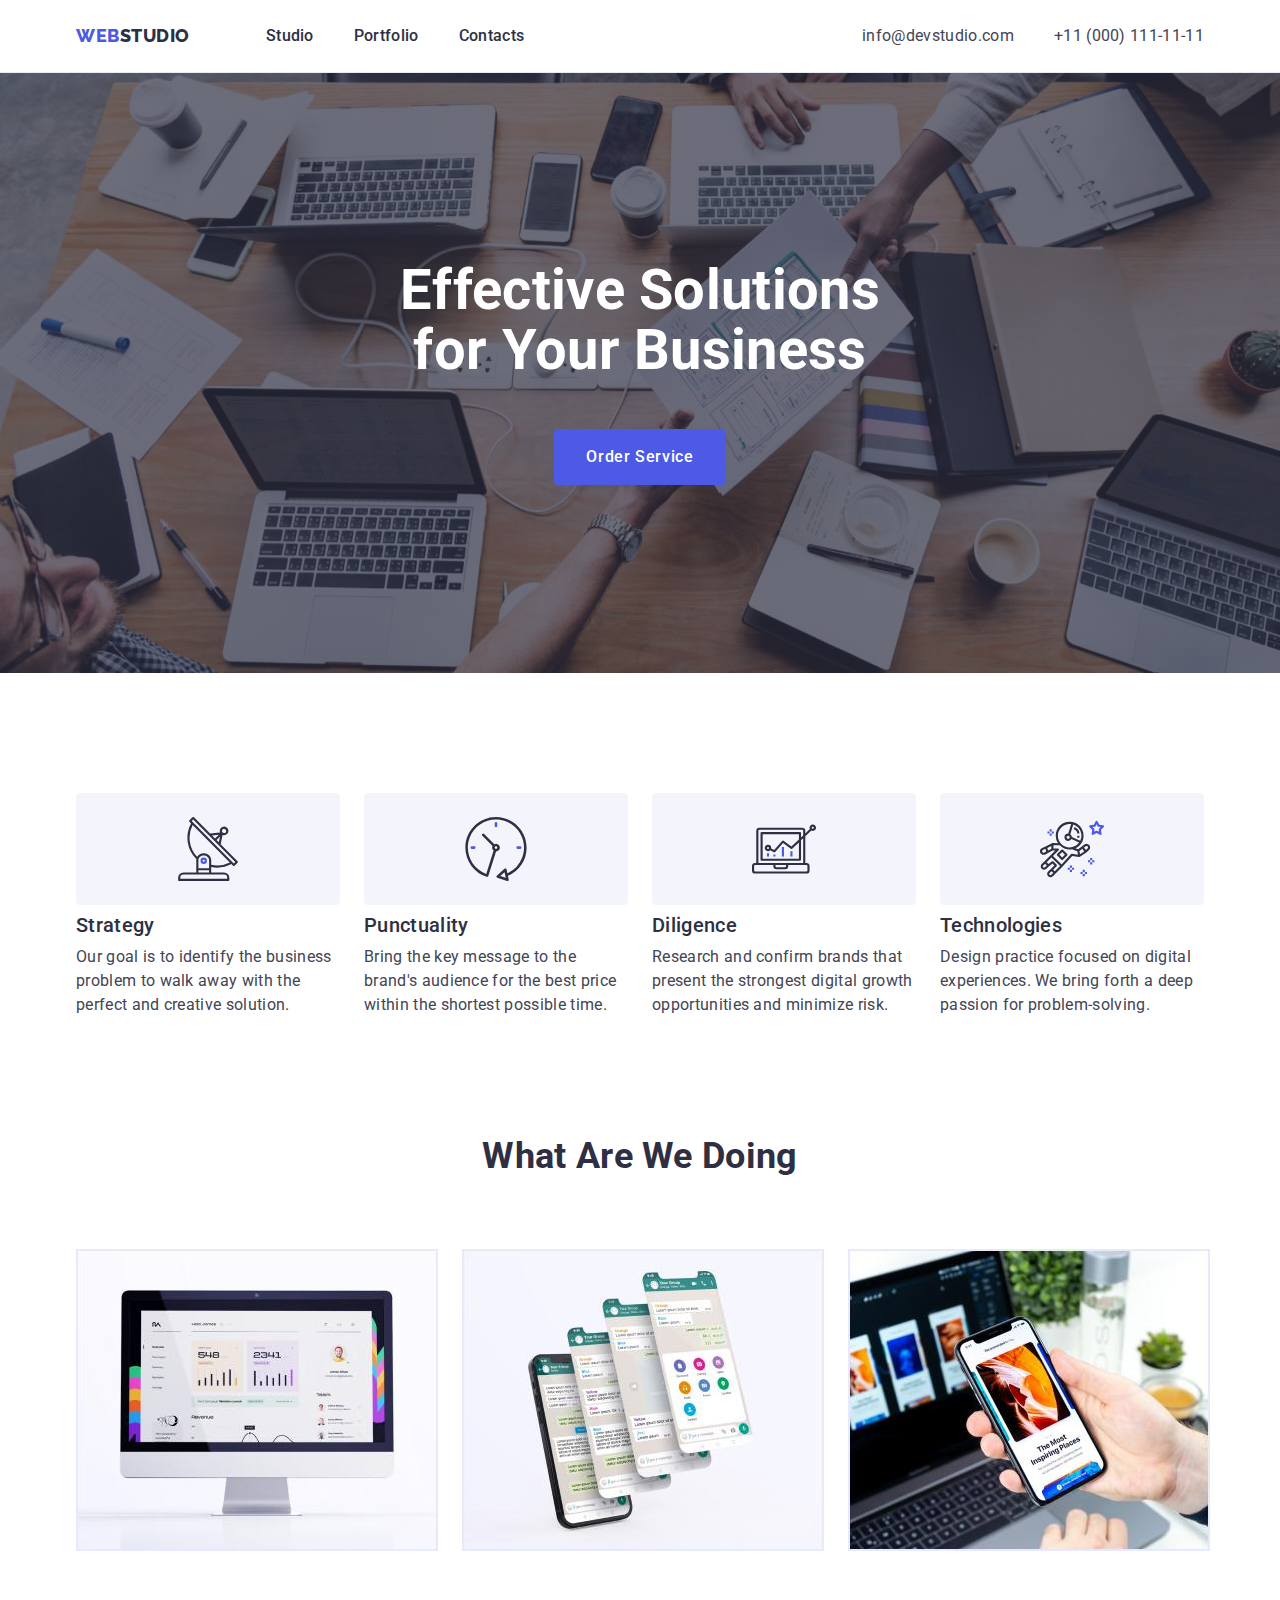
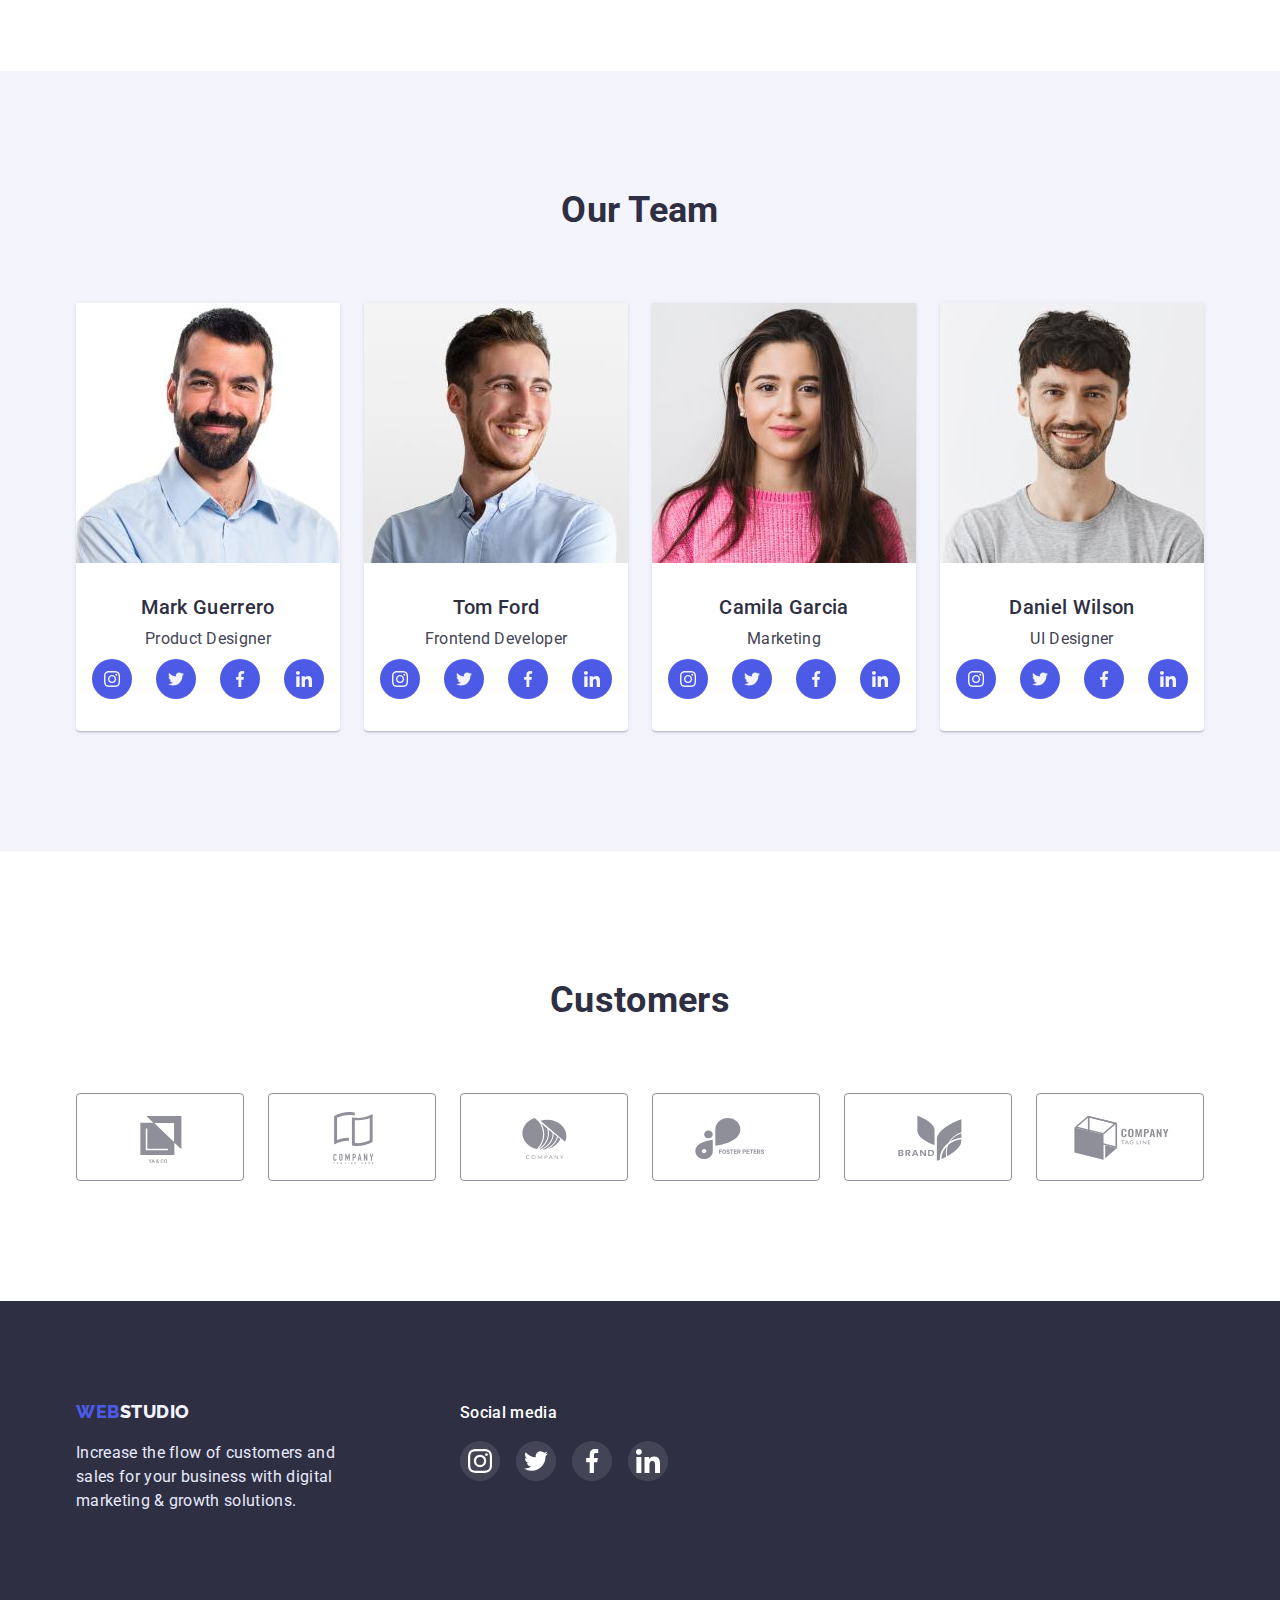
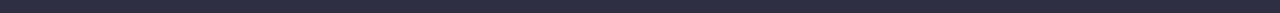
==== index.html @ 3fb3bf38 "Initial commit" ====
<!DOCTYPE html>
<html lang="en">
  <head>
    <meta charset="UTF-8" />
    <meta http-equiv="X-UA-Compatible" content="IE=edge" />
    <meta name="viewport" content="width=device-width, initial-scale=1.0" />
    <title>goit-markup-hw-02</title>
    <!-- Fonts -->
    <link
      rel="stylesheet"
      href="https://cdnjs.cloudflare.com/ajax/libs/modern-normalize/1.1.0/modern-normalize.min.css"
    />
    <link rel="preconnect" href="https://fonts.googleapis.com" />
    <link rel="preconnect" href="https://fonts.gstatic.com" crossorigin />
    <link
      href="https://fonts.googleapis.com/css2?family=Raleway:wght@800&family=Roboto:wght@400;500;700;900&display=swap"
      rel="stylesheet"
    />
    <!-- Styles -->
    <link rel="stylesheet" href="./css/styles.css" />
  </head>
  <body>
    <!-- Header -->
    <header>
      <div class="conteiner">
        <div class="header-conteiner">
          <nav class="header-nav">
            <a class="logo" href="./index.html"
              ><span class="span-web">Web</span>Studio</a
            >
            <ul class="header-ul">
              <li><a class="header-link" href="">Studio</a></li>
              <li>
                <a class="header-link" href="./portfolio.html">Portfolio</a>
              </li>
              <li><a class="header-link" href="">Contacts</a></li>
            </ul>
          </nav>
          <address>
            <ul class="header-ul">
              <li>
                <a class="mail" href="mailto:info@devstudio.com"
                  >info@devstudio.com</a
                >
              </li>
              <li>
                <a class="tel" href="tel:+110001111111">+11 (000) 111-11-11</a>
              </li>
            </ul>
          </address>
        </div>
      </div>
    </header>
    <!-- Унікальний контент -->
    <main>
      <section class="hero-section">
        <div class="conteiner">
          <h1 class="hero-title">
            Effective Solutions <br />
            for Your Business
          </h1>
          <button class="button-hero" type="button">Order Service</button>
        </div>
      </section>
      <!-- Features -->
      <section class="section">
        <div class="conteiner">
          <h2 hidden>features</h2>
          <ul class="list-about-us">
            <li class="feature-li">
              <div class="icon-features">
                <svg class="icon-engineer" width="64" height="64">
                  <use href="./images/icons.svg#icon-antenna"></use>
                </svg>
              </div>
              <h3 class="title-h3">Strategy</h3>
              <p class="title-text">
                Our goal is to identify the business problem to walk away with
                the perfect and creative solution.
              </p>
            </li>
            <li class="feature-li">
              <div class="icon-features">
                <svg class="icon-engineer" width="64" height="64">
                  <use href="./images/icons.svg#icon-clock"></use>
                </svg>
              </div>
              <h3 class="title-h3">Punctuality</h3>
              <p class="title-text">
                Bring the key message to the brand's audience for the best price
                within the shortest possible time.
              </p>
            </li>
            <li class="feature-li">
              <div class="icon-features">
                <svg class="icon-engineer" width="64" height="64">
                  <use href="./images/icons.svg#icon-diagram"></use>
                </svg>
              </div>
              <h3 class="title-h3">Diligence</h3>
              <p class="title-text">
                Research and confirm brands that present the strongest digital
                growth opportunities and minimize risk.
              </p>
            </li>
            <li class="feature-li">
              <div class="icon-features">
                <svg class="icon-engineer" width="64" height="64">
                  <use href="./images/icons.svg#icon-astronaut"></use>
                </svg>
              </div>
              <h3 class="title-h3">Technologies</h3>
              <p class="title-text">
                Design practice focused on digital experiences. We bring forth a
                deep passion for problem-solving.
              </p>
            </li>
          </ul>
        </div>
      </section>
      <!--What are we doing  -->
      <section class="section works">
        <div class="conteiner">
          <h2 class="title-h2">What are we doing</h2>
          <ul class="list-about-us">
            <li class="work-li">
              <img
                src="./images/analitic.jpg"
                alt="Analitic"
                width="360"
                height="300"
              />
            </li>
            <li class="work-li">
              <img
                src="./images/mesengers.jpg"
                alt="Mesengers"
                width="360"
                height="300"
              />
            </li>
            <li class="work-li">
              <img
                src="./images/motivations.jpg"
                alt="Motivations"
                width="360"
                height="300"
              />
            </li>
          </ul>
        </div>
      </section>
      <!-- Our Team -->
      <section class="our-team">
        <div class="conteiner">
          <h2 class="title-h2">Our Team</h2>
          <ul class="list-about-us">
            <li class="background-our-team">
              <img
                src="./images/markguerrero.jpg"
                alt="Mark Guerrero"
                width="264"
                height="260"
              />
              <div class="team">
                <h3 class="title-h3">Mark Guerrero</h3>
                <p class="title-text">Product Designer</p>
                <ul class="socials-list">
                  <li class="socials-item">
                    <a class="socials-link" href="">
                      <svg class="socials-icon" width="16" height="16">
                        <use href="./images/icons.svg#icon-instagram"></use>
                      </svg>
                    </a>
                  </li>
                  <li class="socials-item">
                    <a class="socials-link" href="">
                      <svg class="socials-icon" width="16" height="16">
                        <use href="./images/icons.svg#icon-twitter"></use>
                      </svg>
                    </a>
                  </li>
                  <li class="socials-item">
                    <a class="socials-link" href="">
                      <svg class="socials-icon" width="16" height="16">
                        <use href="./images/icons.svg#icon-facebook"></use>
                      </svg>
                    </a>
                  </li>
                  <li class="socials-item">
                    <a class="socials-link" href="">
                      <svg class="socials-icon" width="16" height="16">
                        <use href="./images/icons.svg#icon-linkedin"></use>
                      </svg>
                    </a>
                  </li>
                </ul>
              </div>
            </li>
            <li class="background-our-team">
              <img
                src="./images/tomford.jpg"
                alt="Tom Ford"
                width="264"
                height="260"
              />
              <div class="team">
                <h3 class="title-h3">Tom Ford</h3>
                <p class="title-text">Frontend Developer</p>
                <ul class="socials-list">
                  <li class="socials-item">
                    <a class="socials-link" href="">
                      <svg class="socials-icon" width="16" height="16">
                        <use href="./images/icons.svg#icon-instagram"></use>
                      </svg>
                    </a>
                  </li>
                  <li class="socials-item">
                    <a class="socials-link" href="">
                      <svg class="socials-icon" width="16" height="16">
                        <use href="./images/icons.svg#icon-twitter"></use>
                      </svg>
                    </a>
                  </li>
                  <li class="socials-item">
                    <a class="socials-link" href="">
                      <svg class="socials-icon" width="16" height="16">
                        <use href="./images/icons.svg#icon-facebook"></use>
                      </svg>
                    </a>
                  </li>
                  <li class="socials-item">
                    <a class="socials-link" href="">
                      <svg class="socials-icon" width="16" height="16">
                        <use href="./images/icons.svg#icon-linkedin"></use>
                      </svg>
                    </a>
                  </li>
                </ul>
              </div>
            </li>
            <li class="background-our-team">
              <img
                src="./images/camilagarcia.jpg"
                alt="Camila Garcia"
                width="264"
                height="260"
              />
              <div class="team">
                <h3 class="title-h3">Camila Garcia</h3>
                <p class="title-text">Marketing</p>
                <ul class="socials-list">
                  <li class="socials-item">
                    <a class="socials-link" href="">
                      <svg class="socials-icon" width="16" height="16">
                        <use href="./images/icons.svg#icon-instagram"></use>
                      </svg>
                    </a>
                  </li>
                  <li class="socials-item">
                    <a class="socials-link" href="">
                      <svg class="socials-icon" width="16" height="16">
                        <use href="./images/icons.svg#icon-twitter"></use>
                      </svg>
                    </a>
                  </li>
                  <li class="socials-item">
                    <a class="socials-link" href="">
                      <svg class="socials-icon" width="16" height="16">
                        <use href="./images/icons.svg#icon-facebook"></use>
                      </svg>
                    </a>
                  </li>
                  <li class="socials-item">
                    <a class="socials-link" href="">
                      <svg class="socials-icon" width="16" height="16">
                        <use href="./images/icons.svg#icon-linkedin"></use>
                      </svg>
                    </a>
                  </li>
                </ul>
              </div>
            </li>

            <li class="background-our-team">
              <img
                src="./images/danielwilson.jpg"
                alt="Daniel Wilson"
                width="264"
                height="260"
              />
              <div class="team">
                <h3 class="title-h3">Daniel Wilson</h3>
                <p class="title-text">UI Designer</p>
                <ul class="socials-list">
                  <li class="socials-item">
                    <a class="socials-link" href="">
                      <svg class="socials-icon" width="16" height="16">
                        <use href="./images/icons.svg#icon-instagram"></use>
                      </svg>
                    </a>
                  </li>
                  <li class="socials-item">
                    <a class="socials-link" href="">
                      <svg class="socials-icon" width="16" height="16">
                        <use href="./images/icons.svg#icon-twitter"></use>
                      </svg>
                    </a>
                  </li>
                  <li class="socials-item">
                    <a class="socials-link" href="">
                      <svg class="socials-icon" width="16" height="16">
                        <use href="./images/icons.svg#icon-facebook"></use>
                      </svg>
                    </a>
                  </li>
                  <li class="socials-item">
                    <a class="socials-link" href="">
                      <svg class="socials-icon" width="16" height="16">
                        <use href="./images/icons.svg#icon-linkedin"></use>
                      </svg>
                    </a>
                  </li>
                </ul>
              </div>
            </li>
          </ul>
        </div>
      </section>
      <!-- Customers -->
      <section class="section-customers">
        <div class="conteiner">
          <h2 class="title-h2">Customers</h2>
          <ul class="customers-list">
            <li class="customers-item">
              <a class="customers-link" href="">
                <svg class="customers-icon" width="104" height="56">
                  <use href="./images/icons.svg#icon-yaco1"></use>
                </svg>
              </a>
            </li>
            <li class="customers-item">
              <a class="customers-link" href="">
                <svg class="customers-icon" width="104" height="56">
                  <use href="./images/icons.svg#icon-company2"></use>
                </svg>
              </a>
            </li>
            <li class="customers-item">
              <a class="customers-link" href="">
                <svg class="customers-icon" width="104" height="56">
                  <use href="./images/icons.svg#icon-company3"></use>
                </svg>
              </a>
            </li>
            <li class="customers-item">
              <a class="customers-link" href="">
                <svg class="customers-icon" width="104" height="56">
                  <use href="./images/icons.svg#icon-foster4"></use>
                </svg>
              </a>
            </li>
            <li class="customers-item">
              <a class="customers-link" href="">
                <svg class="customers-icon" width="104" height="56">
                  <use href="./images/icons.svg#icon-brand5"></use>
                </svg>
              </a>
            </li>
            <li class="customers-item">
              <a class="customers-link" href="">
                <svg class="customers-icon" width="104" height="56">
                  <use href="./images/icons.svg#icon-company6"></use>
                </svg>
              </a>
            </li>
          </ul>
        </div>
      </section>
    </main>
    <!-- Підвал -->
    <footer>
      <div class="conteiner box-footer">
        <div>
          <a class="footer-logo" href="./index.html"
            ><span class="span-web">Web</span>Studio</a
          >
          <p class="footer-p">
            Increase the flow of customers and sales for your business with
            digital marketing & growth solutions.
          </p>
        </div>
        <div class="footer-social">
          <h3 class="title-h3 foot">Social media</h3>
          <ul class="footer-list">
            <li class="footer-item">
              <a class="footer-link" href="">
                <svg class="footer-icon" width="24" height="24">
                  <use href="./images/icons.svg#icon-instagram"></use>
                </svg>
              </a>
            </li>
            <li class="footer-item">
              <a class="footer-link" href="">
                <svg class="footer-icon" width="24" height="24">
                  <use href="./images/icons.svg#icon-twitter"></use>
                </svg>
              </a>
            </li>
            <li class="footer-item">
              <a class="footer-link" href="">
                <svg class="footer-icon" width="24" height="24">
                  <use href="./images/icons.svg#icon-facebook"></use>
                </svg>
              </a>
            </li>
            <li class="footer-item">
              <a class="footer-link" href="">
                <svg class="footer-icon" width="24" height="24">
                  <use href="./images/icons.svg#icon-linkedin"></use>
                </svg>
              </a>
            </li>
          </ul>
        </div>
      </div>
    </footer>
  </body>
</html>
---- css/styles.css ----
:root {
  --color-brand: #2e2f42;
  --color-prymary: #434455;
  --color-secondary: #ffffff;
  --color-iris: #4d5ae5;
  --color-ocean: #404bbf;
  --color-light: #f4f4fd;
  --color-accent: #e7e9fc;
  --color-gray: #8e8f99;
  --color-bgrsvg: #ffffff1a;
  --color-green: #31d0aa;
}

body {
  color: var(--color-prymary);
  font-family: 'Roboto', sans-serif;
  font-size: 16px;
  line-height: 1.5;
  letter-spacing: 0.02em;
}
h1,
h2,
h3,
h4,
h5,
h6,
p {
  margin-top: 0;
  margin-bottom: 0;
}
ul {
  margin-top: 0;
  margin-bottom: 0;
  padding-left: 0;
}

/* Header */

.conteiner {
  width: 100%;
  max-width: 1158px;
  margin: 0 auto;
  padding: 0 15px;
}

header {
  background-color: var(--color-secondary);
  border-bottom: 1px solid var(--color-accent);
  max-width: 1440px;
  margin-left: auto;
  margin-right: auto;
}
.header-conteiner {
  display: flex;
  align-items: center;
  padding-top: 24px;
  padding-bottom: 24px;
}
.header-nav {
  display: flex;
  align-items: center;
  flex-grow: 1;
  gap: 76px;
}
.header-ul {
  display: flex;
  gap: 40px;
}
ul {
  list-style-type: none;
}
img {
  display: block;
}

.logo {
  color: var(--color-brand);
  font-family: 'Raleway', sans-serif;
  font-weight: 800;
  font-size: 18px;
  line-height: 1.33;
  text-decoration: none;
  text-transform: uppercase;
  letter-spacing: 0.03em;
}
.span-web {
  color: var(--color-iris);
}

.header-link {
  color: var(--color-brand);
  font-weight: 500;
  font-size: 16px;
  line-height: 1.5;
  letter-spacing: 0.02em;
  text-decoration: none;
}
.header-link:hover,
.header-link:focus,
.header-link:after {
  color: var(--color-ocean);
}
/* Address */
.mail,
.tel {
  color: var(--color-prymary);
  font-style: normal;
  text-decoration: none;
  letter-spacing: 0.02em;
}
.mail:hover,
.mail:focus {
  color: var(--color-ocean);
}

/* Hero */

.hero-section {
  background-color: var(--color-brand);
  background-image: linear-gradient(
      rgba(46, 47, 66, 0.7),
      rgba(46, 47, 66, 0.7)
    ),
    url(../images/hero-image.jpg);
  background-repeat: no-repeat;
  background-size: cover;
  text-align: center;
  max-width: 1440px;
  padding-top: 188px;
  padding-bottom: 188px;
  margin-left: auto;
  margin-right: auto;
}

.hero-title {
  color: var(--color-secondary);
  font-size: 56px;
  line-height: 1.07;
  margin: 0 auto 48px;
}
.button-hero {
  font-family: 'Roboto', sans-serif;
  color: var(--color-secondary);
  background-color: var(--color-iris);
  font-weight: 500;
  font-size: 16px;
  line-height: 1.5;
  border: none;
  border-radius: 4px;
  cursor: pointer;
  letter-spacing: 0.04em;
  padding: 16px 32px;
  margin-left: auto;
  margin-right: auto;
}
.button-hero:hover,
.button-hero:focus {
  color: var(--color-secondary);
  background-color: var(--color-ocean);
}
/* features */

.icon-features {
  background-color: var(--color-light);
  display: flex;
  justify-content: center;
  align-items: center;
  width: 264px;
  height: 112px;
  border-radius: 4px;
  margin-bottom: 8px;
}

.list-about-us {
  display: flex;
  gap: 24px;
}
.feature-li {
  flex-basis: calc((100% - 3 * 24px) / 4);
}
.title-text {
  margin-top: 8px;
  color: var(--color-prymary);
}
/* What are we doing */
.work-li {
  flex-basis: calc((100% - 2 * 24px) / 3);
  border: 1px solid var(--color-accent);
}

.section,
.our-team {
  padding: 120px 0;
}

.title-h3 {
  color: var(--color-brand);
  font-weight: 500;
  font-size: 20px;
  line-height: 1.2;
}
/* Title-h2 */
.title-h2 {
  color: var(--color-brand);
  font-size: 36px;
  line-height: 1.11;
  text-align: center;
  text-transform: capitalize;
  margin-bottom: 72px;
}
.works {
  padding-top: 0;
}

/* Our Team */
.our-team {
  background-color: var(--color-light);
}
.background-our-team {
  background-color: var(--color-secondary);
  flex-basis: calc((100% - 3 * 24px) / 4);
  box-shadow: 0px 1px 6px rgba(46, 47, 66, 0.08),
    0px 1px 1px rgba(46, 47, 66, 0.16), 0px 2px 1px rgba(46, 47, 66, 0.08);
  border-radius: 0px 0px 4px 4px;
}
.team {
  padding: 32px 0;
  text-align: center;
}
/* Icons */

.socials-list {
  display: flex;
  gap: 24px;
  justify-content: center;
  align-items: center;
  padding-top: 8px;
}

.socials-item {
  width: 40px;
  height: 40px;
}
.socials-link {
  background-color: var(--color-iris);
  display: flex;
  justify-content: center;
  align-items: center;
  width: 100%;
  height: 100%;
  border-radius: 50%;
}
.socials-link:hover,
.socials-link:focus {
  background-color: var(--color-ocean);
}
.socials-icon {
  fill: var(--color-light);
}

/* Customers */

.section-customers {
  padding: 130px 0 120px;
}
.customers-list {
  display: flex;
  gap: 24px;
}

.customers-link {
  width: 168px;
  height: 88px;
  display: flex;
  justify-content: center;
  align-items: center;
  border: 1px solid var(--color-gray);
  border-radius: 4px;
  fill: var(--color-gray);
}
.customers-link:hover,
.customers-link:focus .customers-icon {
  border-color: var(--color-ocean);
  fill: var(--color-ocean);
  outline-color: var(--color-ocean);
}

/* Footer */
footer {
  background-color: var(--color-brand);
  padding-top: 100px;
  padding-bottom: 100px;
}
.footer-logo {
  color: var(--color-light);
  font-family: 'Raleway', sans-serif;
  font-weight: 800;
  font-size: 18px;
  line-height: 1.17;
  text-decoration: none;
  text-transform: uppercase;
  letter-spacing: 0.03em;
}
.footer-p {
  color: var(--color-accent);
  max-width: 264px;
  margin-top: 16px;
}
/* Social icon footer */

.box-footer {
  display: flex;
  align-items: baseline;
}

.footer-social {
  margin-left: 120px;
}

.foot {
  color: var(--color-secondary);
  font-size: 16px;
  line-height: 1.5;
}
.footer-list {
  display: flex;
  justify-content: center;
  align-items: center;
  gap: 16px;
  padding-top: 16px;
}
.footer-item {
  width: 40px;
  height: 40px;
}
.footer-link {
  background-color: var(--color-bgrsvg);
  display: flex;
  justify-content: center;
  align-items: center;
  width: 100%;
  height: 100%;
  border-radius: 50%;
}
.footer-link:hover,
.footer-link:focus {
  background-color: var(--color-green);
}
.footer-icon {
  fill: var(--color-secondary);
}

/* Portfolio */

/* Filters */

.portfolio-section {
  padding-top: 96px;
  padding-bottom: 120px;
}

.menu-button {
  display: flex;
  justify-content: center;
  gap: 24px;
  margin-bottom: 72px;
}
.menu-content {
  display: flex;
  justify-content: center;
  gap: 48px 24px;
  flex-wrap: wrap;
}
.menu-item {
  flex-basis: calc((100% - 2 * 24px) / 3);
}
.menu-link {
  text-decoration: none;
}
.menu-item:hover {
  box-shadow: 0px 1px 6px rgba(46, 47, 66, 0.08),
    0px 1px 1px rgba(46, 47, 66, 0.16), 0px 2px 1px rgba(46, 47, 66, 0.08);
}
.menu-list {
  padding-top: 32px;
  padding-bottom: 32px;
  padding-left: 16px;
  border-right: 1px solid var(--color-accent);
  border-left: 1px solid var(--color-accent);
  border-bottom: 1px solid var(--color-accent);
}

.portfolio-button {
  font-family: 'Roboto', sans-serif;
  color: var(--color-iris);
  background-color: var(--color-light);
  font-weight: 500;
  font-size: 16px;
  line-height: 1.5;
  border: 1px solid var(--color-accent);
  border-radius: 4px;
  cursor: pointer;
  letter-spacing: 0.04em;
  padding: 12px 24px;
}
.portfolio-button:hover,
.portfolio-button:focus {
  color: var(--color-secondary);
  background-color: var(--color-ocean);
  box-shadow: 0px 3px 1px rgba(0, 0, 0, 0.1), 0px 2px 1px rgba(0, 0, 0, 0.08),
    0px 2px 2px rgba(0, 0, 0, 0.12);
  border-radius: 4px;
}
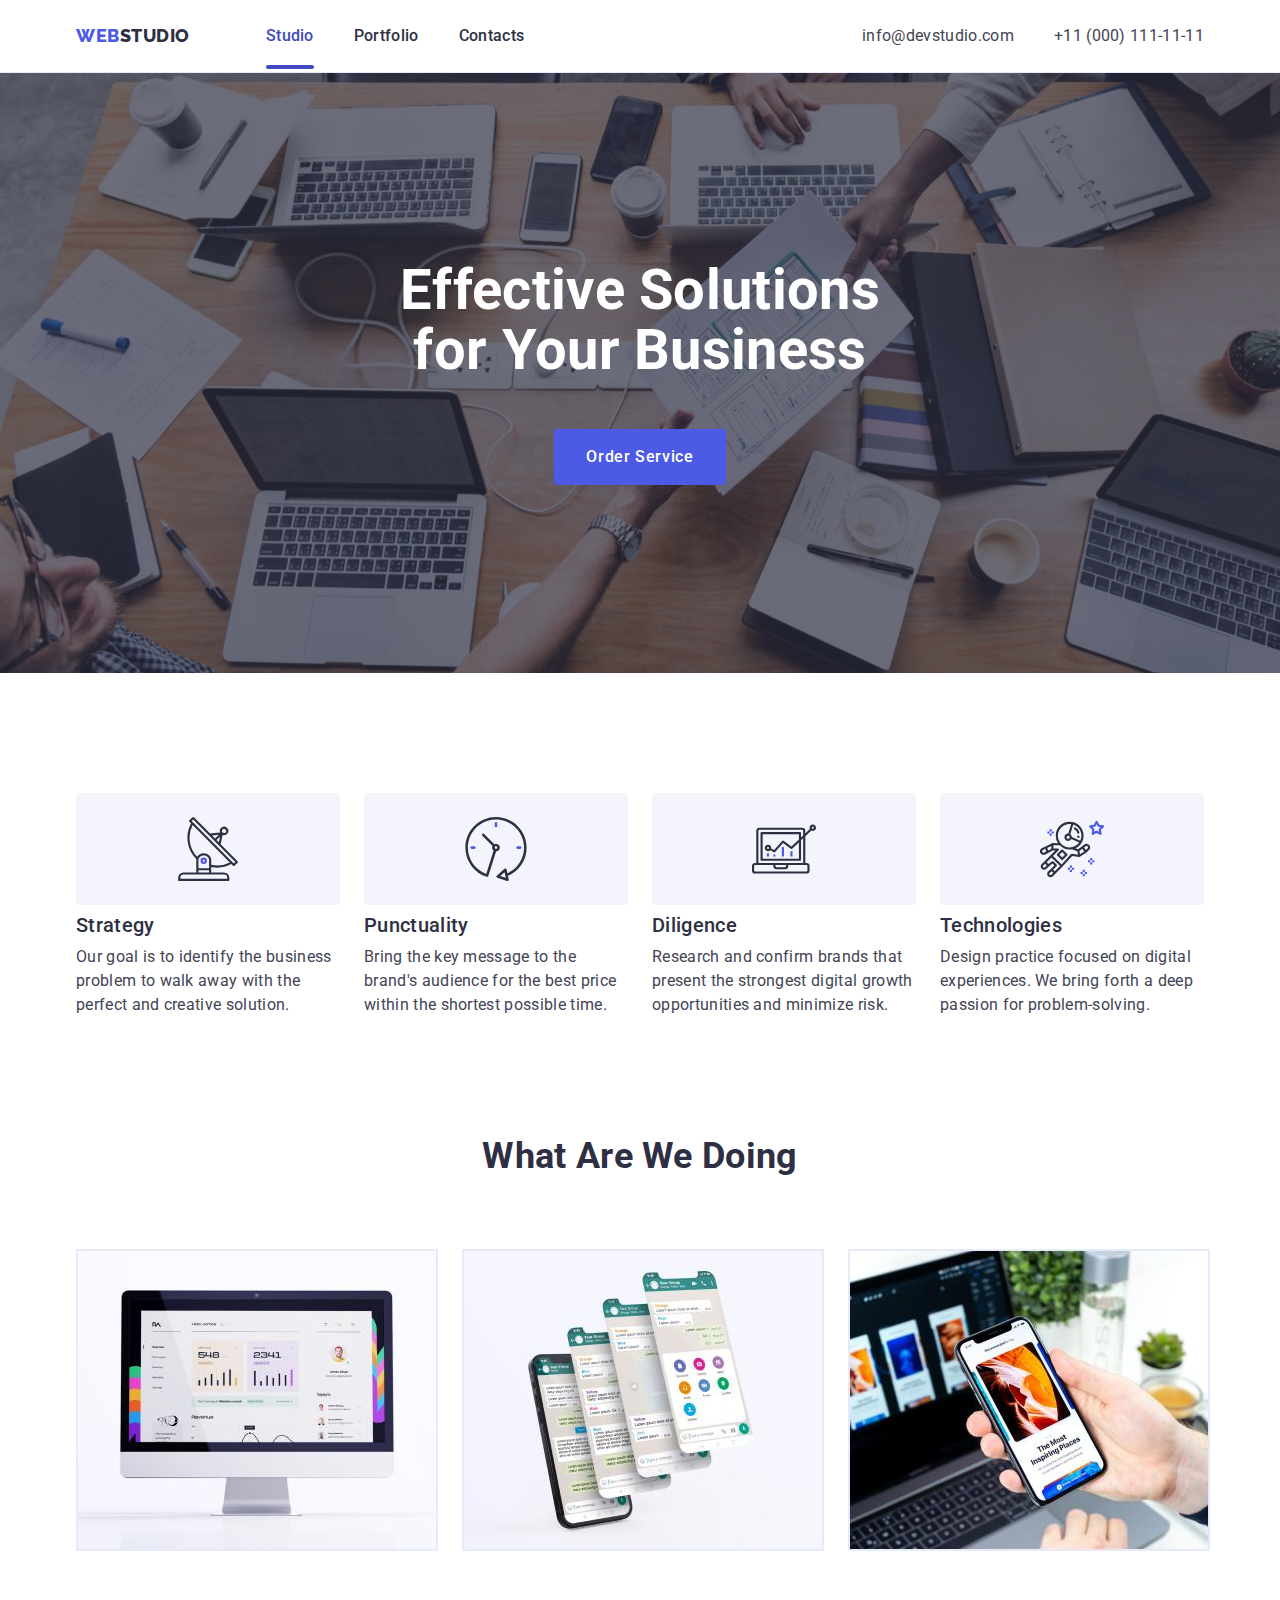
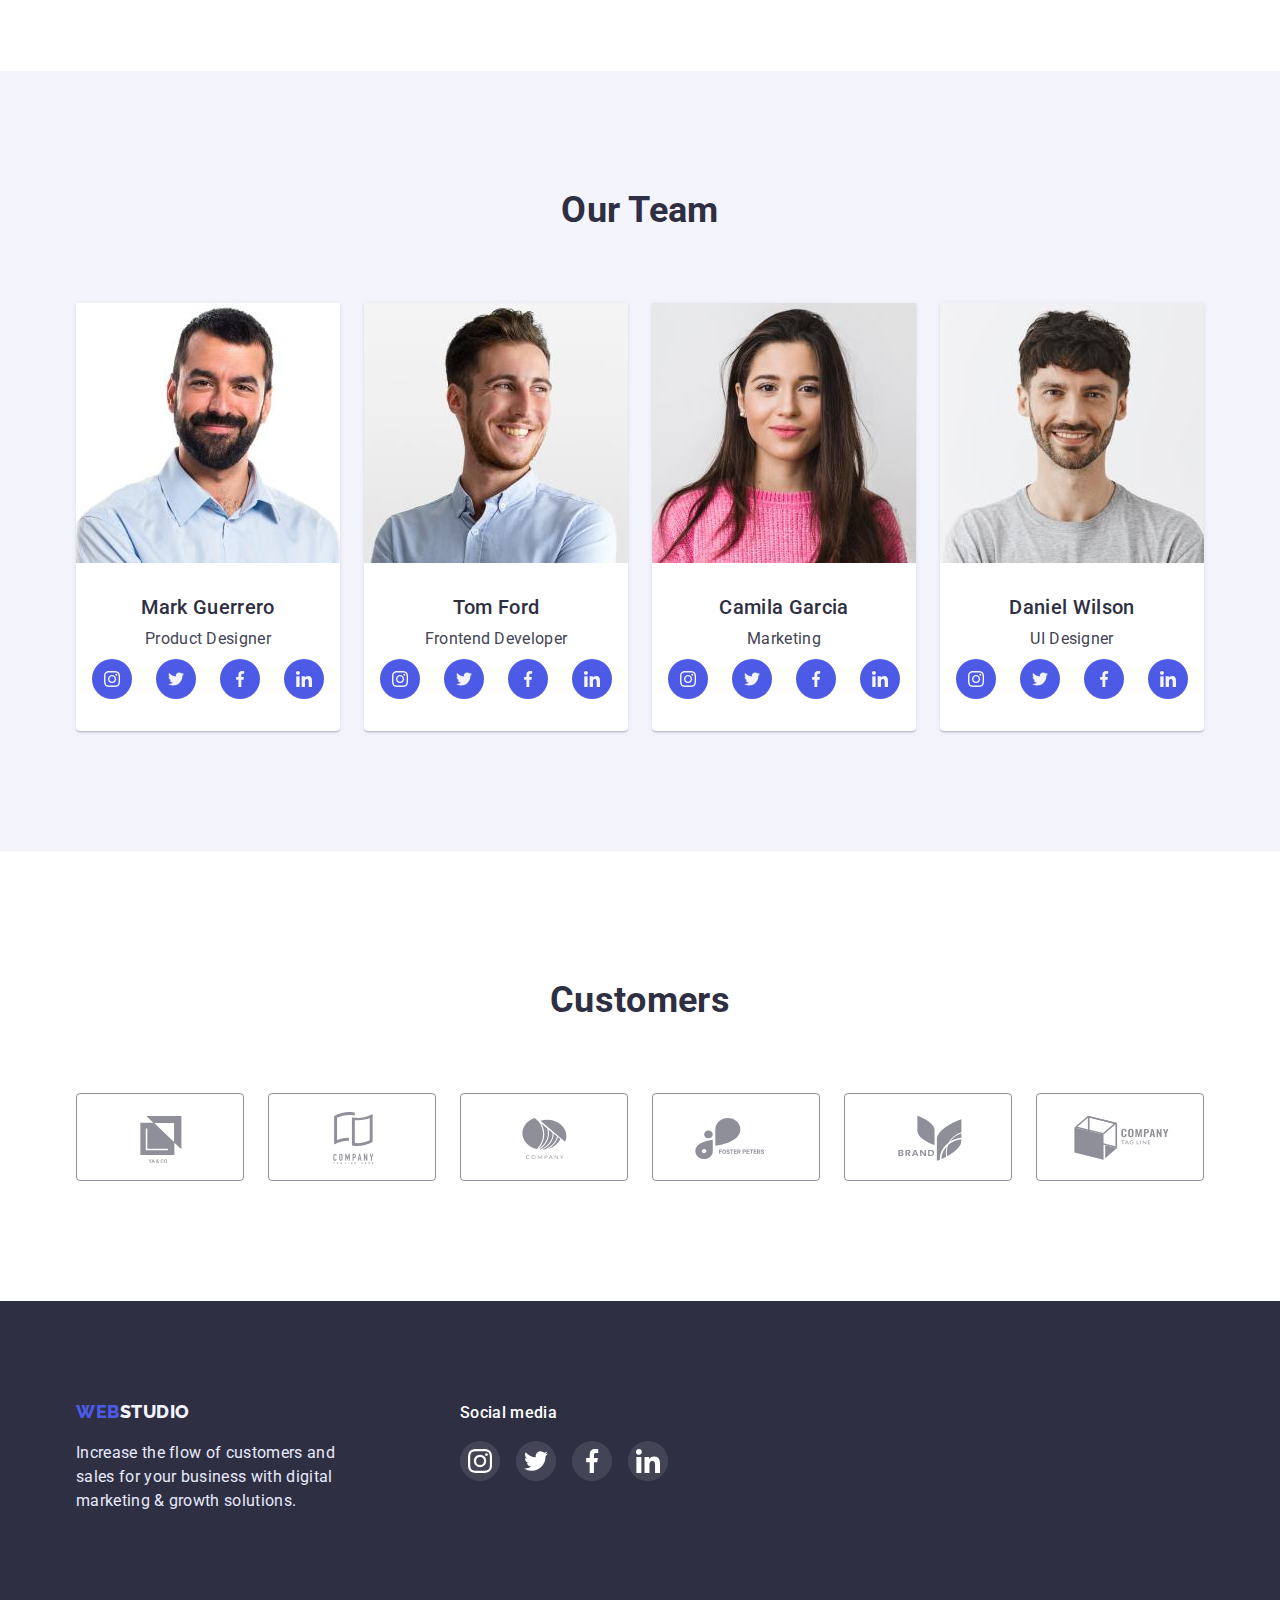
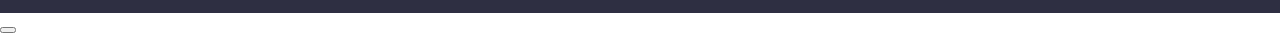
==== commit 17f6c754: "update index.html" ====
--- a/index.html
+++ b/index.html
@@ -29,11 +29,15 @@
               ><span class="span-web">Web</span>Studio</a
             >
             <ul class="header-ul">
-              <li><a class="header-link" href="">Studio</a></li>
+              <li>
+                <a class="header-link current active" href="">Studio</a>
+              </li>
               <li>
                 <a class="header-link" href="./portfolio.html">Portfolio</a>
               </li>
-              <li><a class="header-link" href="">Contacts</a></li>
+              <li>
+                <a class="header-link" href="">Contacts</a>
+              </li>
             </ul>
           </nav>
           <address>
@@ -425,5 +429,12 @@
         </div>
       </div>
     </footer>
+    <div class="backdrop">
+      <div class="model">
+        <button class="model-close" type="button"></button>
+      </div>
+    </div>
+
+    <script src="./js/modal.js"></script>
   </body>
 </html>
--- a/css/styles.css
+++ b/css/styles.css
@@ -53,8 +53,7 @@
 .header-conteiner {
   display: flex;
   align-items: center;
-  padding-top: 24px;
-  padding-bottom: 24px;
+  padding: 24px 0;
 }
 .header-nav {
   display: flex;
@@ -62,6 +61,7 @@
   flex-grow: 1;
   gap: 76px;
 }
+
 .header-ul {
   display: flex;
   gap: 40px;
@@ -94,7 +94,23 @@
   line-height: 1.5;
   letter-spacing: 0.02em;
   text-decoration: none;
-}
+  position: relative;
+  padding: 24px 0;
+}
+.header-link.current::after {
+  content: '';
+  width: 100%;
+  height: 4px;
+  background-color: currentColor;
+  border-radius: 2px;
+  position: absolute;
+  left: 0;
+  bottom: 0;
+}
+.active {
+  color: var(--color-ocean);
+}
+
 .header-link:hover,
 .header-link:focus,
 .header-link:after {
@@ -350,6 +366,20 @@
   fill: var(--color-secondary);
 }
 
+/* Modal */
+
+.backdrop {
+
+}
+
+.model {
+
+}
+
+.model-close {
+  
+}
+
 /* Portfolio */
 
 /* Filters */
@@ -373,14 +403,42 @@
 }
 .menu-item {
   flex-basis: calc((100% - 2 * 24px) / 3);
-}
-.menu-link {
-  text-decoration: none;
+  text-decoration: none;
+  transition-property: box-shadow;
+  transition-duration: 250ms;
+  transition-timing-function: cubic-bezier(0.4, 0, 0.2, 1);
 }
 .menu-item:hover {
   box-shadow: 0px 1px 6px rgba(46, 47, 66, 0.08),
     0px 1px 1px rgba(46, 47, 66, 0.16), 0px 2px 1px rgba(46, 47, 66, 0.08);
 }
+
+.menu-item:hover .menu-slide {
+  transform: translateY(0);
+}
+.menu-link {
+  text-decoration: none;
+}
+
+.menu-wrapper {
+  position: relative;
+  overflow: hidden;
+}
+
+.menu-slide {
+  position: absolute;
+  color: var(--color-light);
+  background-color: var(--color-iris);
+  top: 0;
+  left: 0;
+  width: 100%;
+  height: 100%;
+  padding: 40px 32px 164px;
+  transform: translateY(100%);
+  transition-duration: 250ms;
+  transition-timing-function: cubic-bezier(0.4, 0, 0.2, 1);
+}
+
 .menu-list {
   padding-top: 32px;
   padding-bottom: 32px;
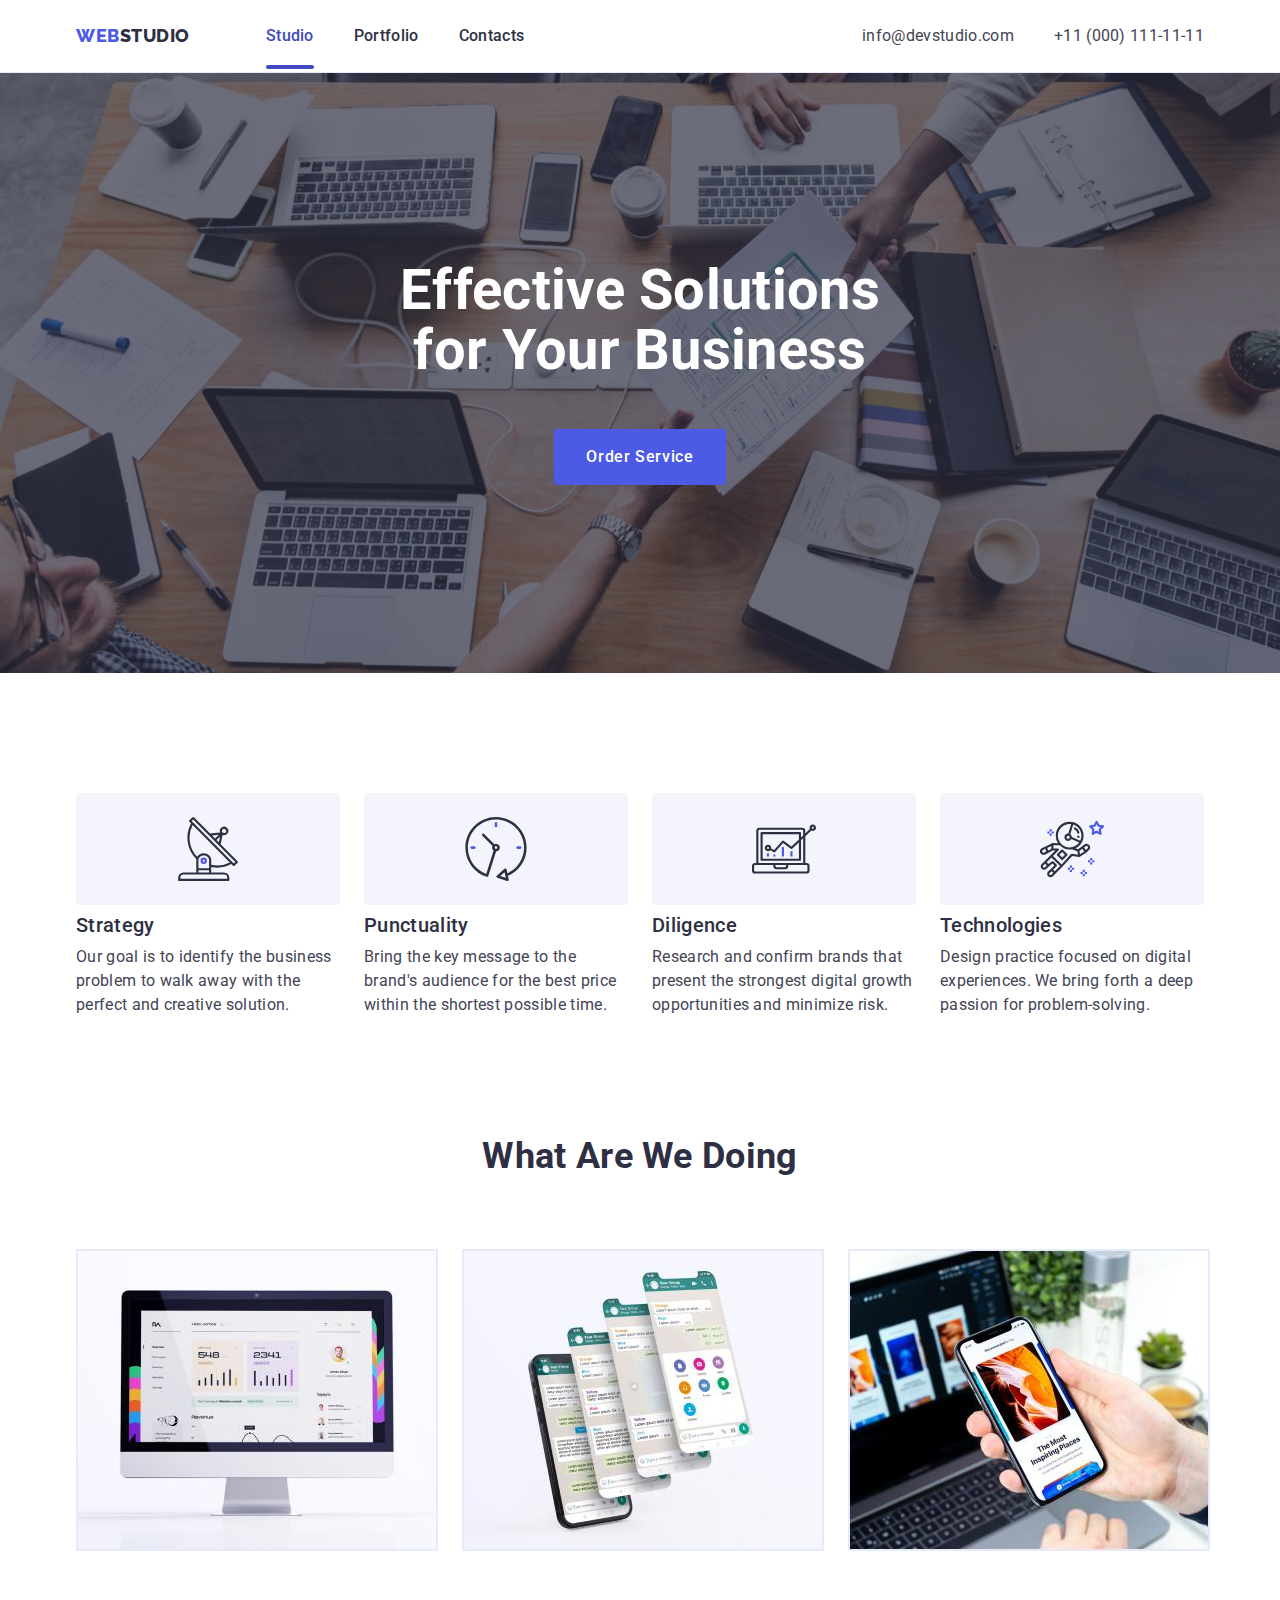
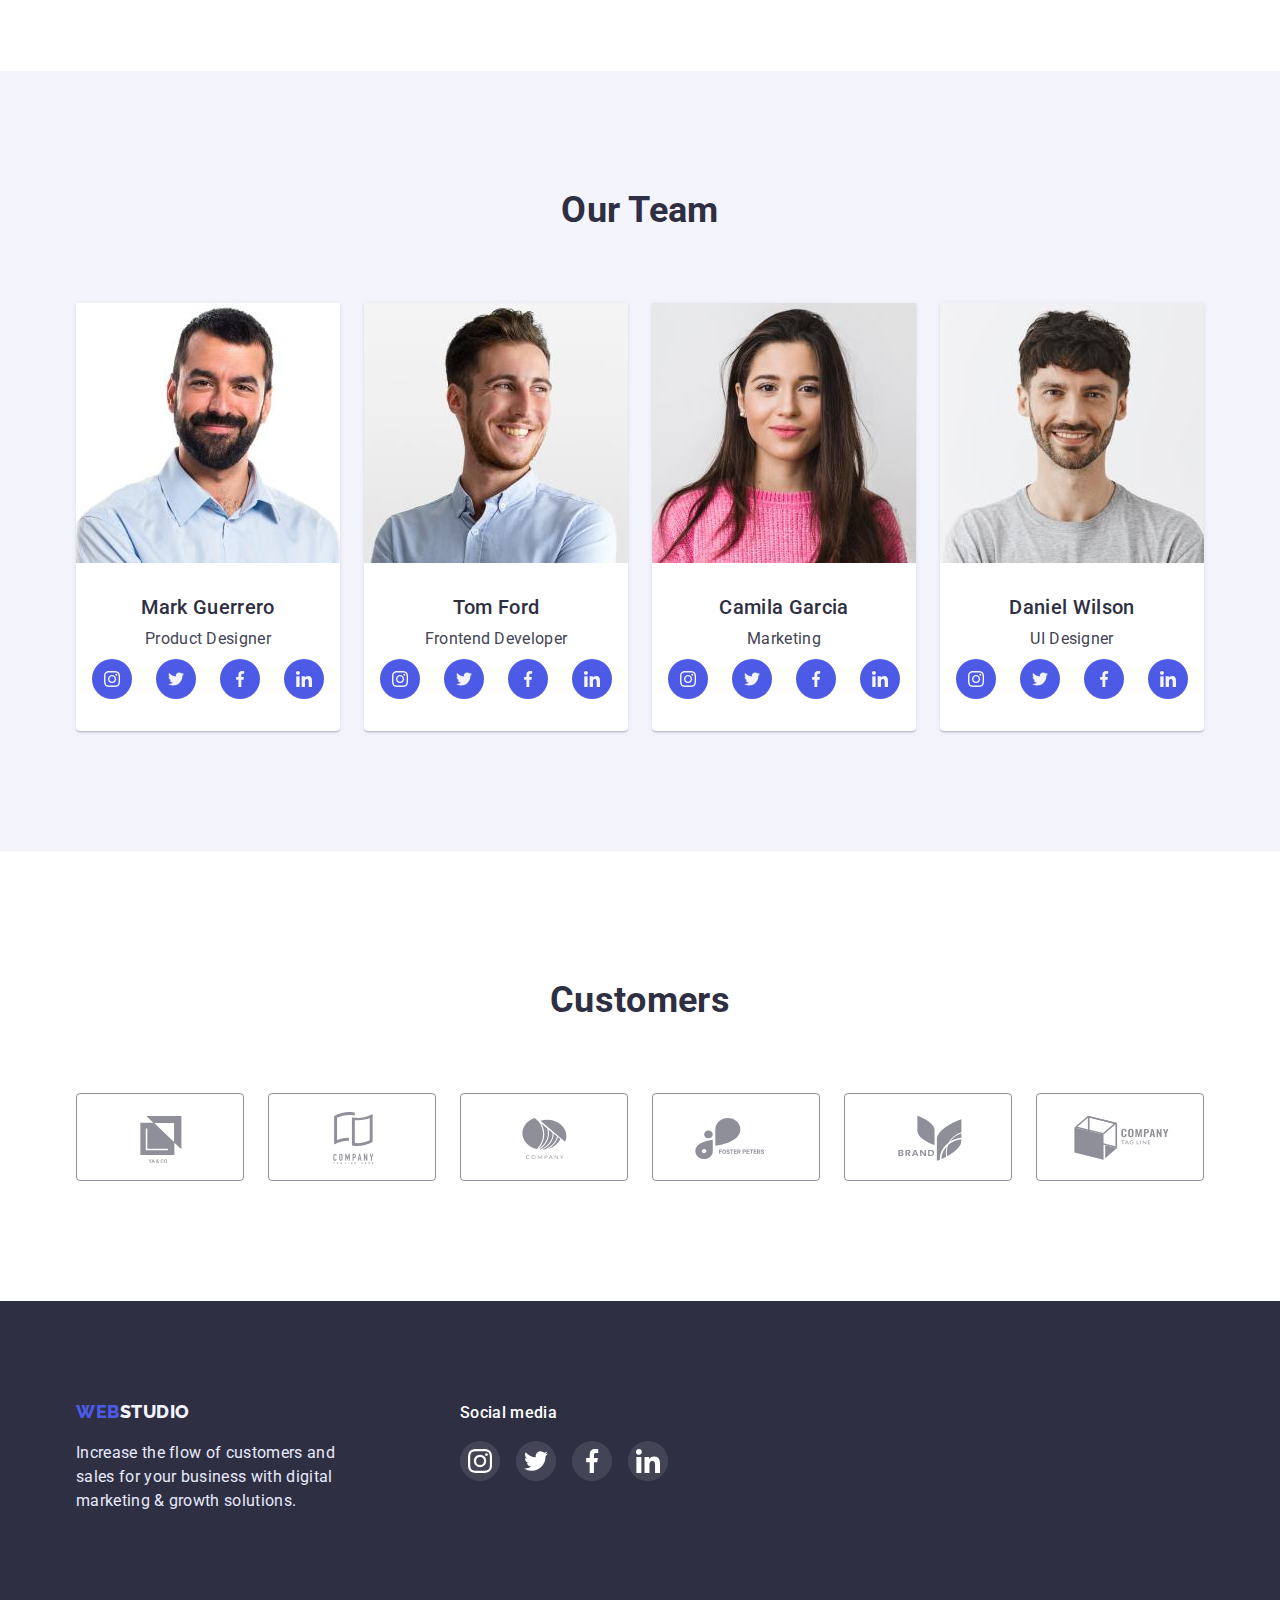
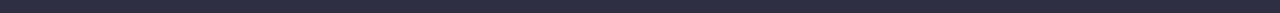
==== commit 48b7fa92: "index.html" ====
--- a/index.html
+++ b/index.html
@@ -63,7 +63,7 @@
             Effective Solutions <br />
             for Your Business
           </h1>
-          <button class="button-hero" type="button">Order Service</button>
+          <button class="button-hero" type="button" data-modal-open>Order Service</button>
         </div>
       </section>
       <!-- Features -->
@@ -429,9 +429,13 @@
         </div>
       </div>
     </footer>
-    <div class="backdrop">
+    <div class="backdrop is-hidden" data-modal>
       <div class="model">
-        <button class="model-close" type="button"></button>
+        <button class="model-close" type="button" data-modal-close>
+          <svg class="close-icon" width="8" height="8">
+            <use href="./images/icons.svg#icon-close"></use>
+          </svg>
+        </button>
       </div>
     </div>
 
--- a/css/styles.css
+++ b/css/styles.css
@@ -9,6 +9,7 @@
   --color-gray: #8e8f99;
   --color-bgrsvg: #ffffff1a;
   --color-green: #31d0aa;
+  --color-model: #fcfcfc;
 }
 
 body {
@@ -369,15 +370,53 @@
 /* Modal */
 
 .backdrop {
-
+  position: fixed;
+  display: flex;
+  justify-content: center;
+  align-items: center;
+  top: 0;
+  left: 0;
+  width: 100%;
+  height: 100%;
+  background-color: rgba(46, 47, 66, 0.4);
+  padding: 20px 0;
+  transition: opacity 1000ms, visibility 1000ms;
+}
+.backdrop.is-hidden {
+  opacity: 0;
+  visibility: hidden;
+  pointer-events: none;
 }
 
 .model {
-
+  position: relative;
+  overflow: auto;
+  width: 100%;
+  height: 100%;
+  max-width: 408px;
+  max-height: 576px;
+  background: var(--color-model);
+  box-shadow: 0px 1px 1px rgba(0, 0, 0, 0.14), 0px 1px 3px rgba(0, 0, 0, 0.12),
+    0px 2px 1px rgba(0, 0, 0, 0.2);
+  border-radius: 4px;
+  transform: scale(1);
+  transition: transform 500ms;
+}
+.backdrop.is-hidden.model {
+  transform: scale(0);
 }
 
 .model-close {
-  
+  position: absolute;
+  top: 24px;
+  right: 24px;
+}
+.close-icon {
+  top: 32px;
+  right: 32px;
+  border-radius: 50%;
+  background: var(--color-accent);
+  border: 1px solid rgba(0, 0, 0, 0.1);
 }
 
 /* Portfolio */
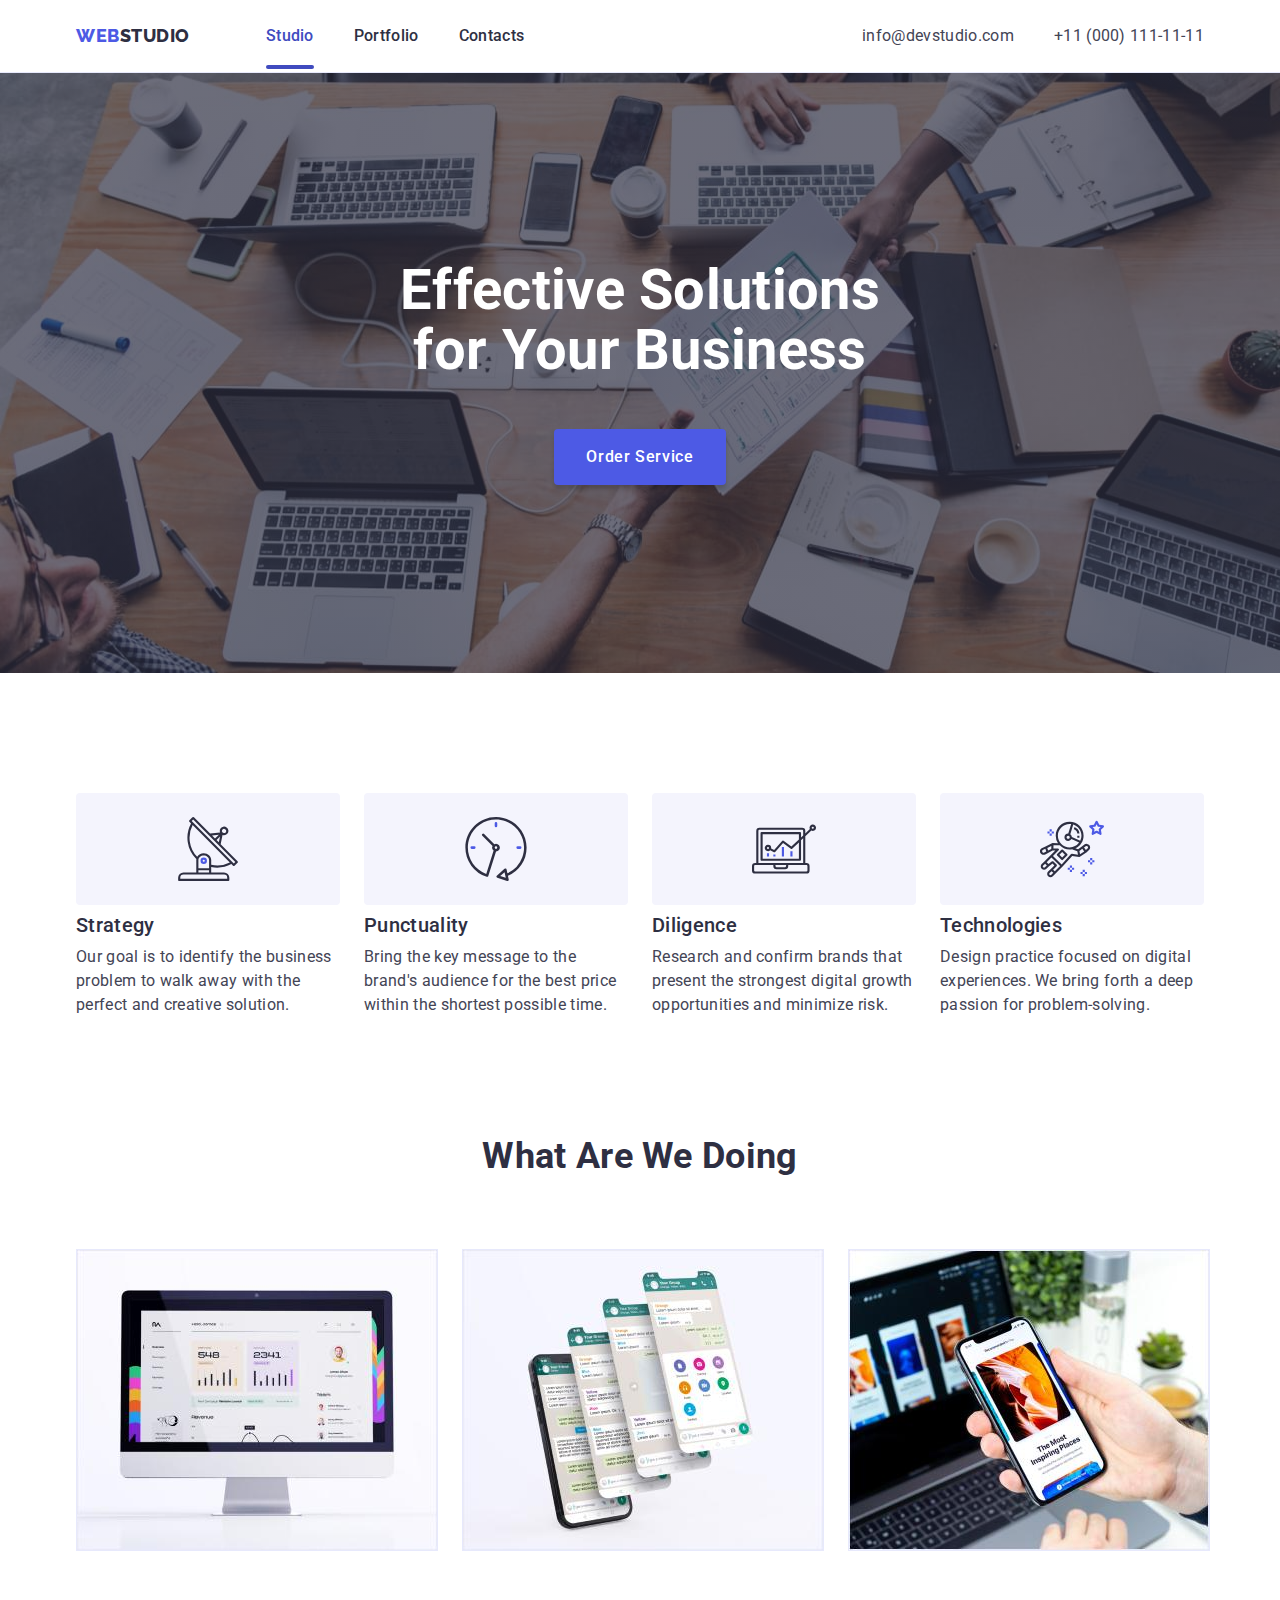
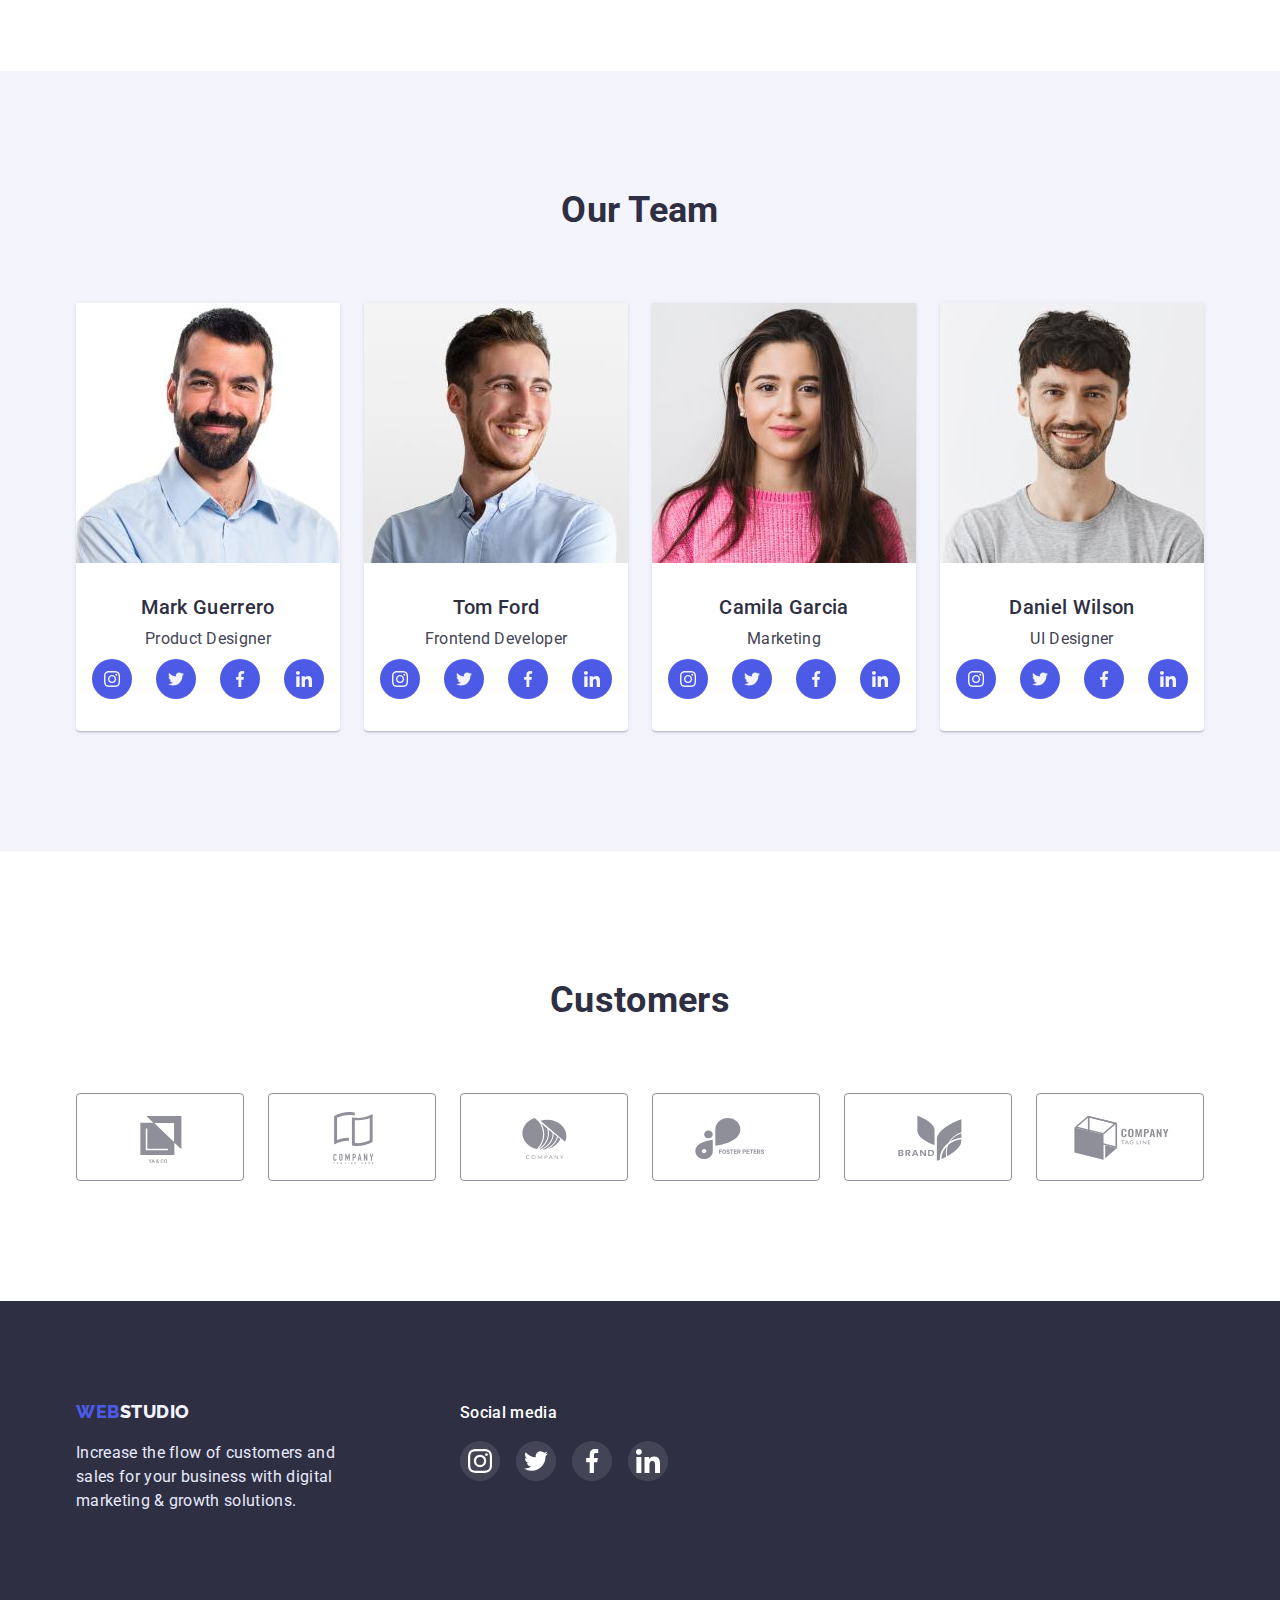
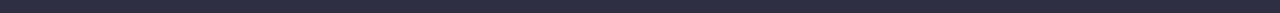
==== commit d9b23386: "update index.html" ====
--- a/index.html
+++ b/index.html
@@ -63,7 +63,9 @@
             Effective Solutions <br />
             for Your Business
           </h1>
-          <button class="button-hero" type="button" data-modal-open>Order Service</button>
+          <button class="button-hero" type="button" data-modal-open>
+            Order Service
+          </button>
         </div>
       </section>
       <!-- Features -->
--- a/css/styles.css
+++ b/css/styles.css
@@ -34,6 +34,9 @@
   margin-bottom: 0;
   padding-left: 0;
 }
+button {
+  cursor: pointer;
+}
 
 /* Header */
 
@@ -97,6 +100,9 @@
   text-decoration: none;
   position: relative;
   padding: 24px 0;
+  transition-property: color;
+  transition-duration: 250ms;
+  transition-timing-function: cubic-bezier(0.4, 0, 0.2, 1);
 }
 .header-link.current::after {
   content: '';
@@ -124,6 +130,9 @@
   font-style: normal;
   text-decoration: none;
   letter-spacing: 0.02em;
+  transition-property: color;
+  transition-duration: 250ms;
+  transition-timing-function: cubic-bezier(0.4, 0, 0.2, 1);
 }
 .mail:hover,
 .mail:focus {
@@ -164,11 +173,14 @@
   line-height: 1.5;
   border: none;
   border-radius: 4px;
-  cursor: pointer;
+  box-shadow: 0px 4px 4px rgba(0, 0, 0, 0.15);
   letter-spacing: 0.04em;
   padding: 16px 32px;
   margin-left: auto;
   margin-right: auto;
+  transition-property: color, background-color;
+  transition-duration: 250ms;
+  transition-timing-function: cubic-bezier(0.4, 0, 0.2, 1);
 }
 .button-hero:hover,
 .button-hero:focus {
@@ -266,6 +278,9 @@
   width: 100%;
   height: 100%;
   border-radius: 50%;
+  transition-property: background-color;
+  transition-duration: 250ms;
+  transition-timing-function: cubic-bezier(0.4, 0, 0.2, 1);
 }
 .socials-link:hover,
 .socials-link:focus {
@@ -294,6 +309,9 @@
   border: 1px solid var(--color-gray);
   border-radius: 4px;
   fill: var(--color-gray);
+  transition-property: fill, outline-color, border-color;
+  transition-duration: 250ms;
+  transition-timing-function: cubic-bezier(0.4, 0, 0.2, 1);
 }
 .customers-link:hover,
 .customers-link:focus .customers-icon {
@@ -358,6 +376,9 @@
   width: 100%;
   height: 100%;
   border-radius: 50%;
+  transition-property: background-color;
+  transition-duration: 250ms;
+  transition-timing-function: cubic-bezier(0.4, 0, 0.2, 1);
 }
 .footer-link:hover,
 .footer-link:focus {
@@ -380,7 +401,7 @@
   height: 100%;
   background-color: rgba(46, 47, 66, 0.4);
   padding: 20px 0;
-  transition: opacity 1000ms, visibility 1000ms;
+  transition: opacity 500ms, visibility 500ms;
 }
 .backdrop.is-hidden {
   opacity: 0;
@@ -399,24 +420,31 @@
   box-shadow: 0px 1px 1px rgba(0, 0, 0, 0.14), 0px 1px 3px rgba(0, 0, 0, 0.12),
     0px 2px 1px rgba(0, 0, 0, 0.2);
   border-radius: 4px;
-  transform: scale(1);
   transition: transform 500ms;
 }
-.backdrop.is-hidden.model {
+.backdrop.is-hidden .model {
   transform: scale(0);
 }
 
 .model-close {
+  display: flex;
+  justify-content: center;
+  align-items: center;
   position: absolute;
+  width: 24px;
+  height: 24px;
   top: 24px;
   right: 24px;
-}
-.close-icon {
-  top: 32px;
-  right: 32px;
   border-radius: 50%;
   background: var(--color-accent);
   border: 1px solid rgba(0, 0, 0, 0.1);
+  transition-property: fill, background-color;
+  transition-duration: 250ms;
+  transition-timing-function: cubic-bezier(0.4, 0, 0.2, 1);
+}
+.model-close:hover {
+  fill: var(--color-secondary);
+  background-color: var(--color-ocean);
 }
 
 /* Portfolio */
@@ -433,58 +461,6 @@
   justify-content: center;
   gap: 24px;
   margin-bottom: 72px;
-}
-.menu-content {
-  display: flex;
-  justify-content: center;
-  gap: 48px 24px;
-  flex-wrap: wrap;
-}
-.menu-item {
-  flex-basis: calc((100% - 2 * 24px) / 3);
-  text-decoration: none;
-  transition-property: box-shadow;
-  transition-duration: 250ms;
-  transition-timing-function: cubic-bezier(0.4, 0, 0.2, 1);
-}
-.menu-item:hover {
-  box-shadow: 0px 1px 6px rgba(46, 47, 66, 0.08),
-    0px 1px 1px rgba(46, 47, 66, 0.16), 0px 2px 1px rgba(46, 47, 66, 0.08);
-}
-
-.menu-item:hover .menu-slide {
-  transform: translateY(0);
-}
-.menu-link {
-  text-decoration: none;
-}
-
-.menu-wrapper {
-  position: relative;
-  overflow: hidden;
-}
-
-.menu-slide {
-  position: absolute;
-  color: var(--color-light);
-  background-color: var(--color-iris);
-  top: 0;
-  left: 0;
-  width: 100%;
-  height: 100%;
-  padding: 40px 32px 164px;
-  transform: translateY(100%);
-  transition-duration: 250ms;
-  transition-timing-function: cubic-bezier(0.4, 0, 0.2, 1);
-}
-
-.menu-list {
-  padding-top: 32px;
-  padding-bottom: 32px;
-  padding-left: 16px;
-  border-right: 1px solid var(--color-accent);
-  border-left: 1px solid var(--color-accent);
-  border-bottom: 1px solid var(--color-accent);
 }
 
 .portfolio-button {
@@ -499,6 +475,9 @@
   cursor: pointer;
   letter-spacing: 0.04em;
   padding: 12px 24px;
+  transition-property: color, background-color, box-shadow;
+  transition-duration: 250ms;
+  transition-timing-function: cubic-bezier(0.4, 0, 0.2, 1);
 }
 .portfolio-button:hover,
 .portfolio-button:focus {
@@ -506,5 +485,60 @@
   background-color: var(--color-ocean);
   box-shadow: 0px 3px 1px rgba(0, 0, 0, 0.1), 0px 2px 1px rgba(0, 0, 0, 0.08),
     0px 2px 2px rgba(0, 0, 0, 0.12);
-  border-radius: 4px;
-}
+}
+
+/* Cards Menu */
+
+.menu-content {
+  display: flex;
+  justify-content: center;
+  gap: 48px 24px;
+  flex-wrap: wrap;
+}
+.menu-item {
+  flex-basis: calc((100% - 2 * 24px) / 3);
+  text-decoration: none;
+  transition-property: box-shadow;
+  transition-duration: 250ms;
+  transition-timing-function: cubic-bezier(0.4, 0, 0.2, 1);
+}
+.menu-item:hover {
+  box-shadow: 0px 1px 6px rgba(46, 47, 66, 0.08),
+    0px 1px 1px rgba(46, 47, 66, 0.16), 0px 2px 1px rgba(46, 47, 66, 0.08);
+}
+
+.menu-item:hover .menu-slide {
+  transform: translateY(0);
+}
+.menu-link {
+  text-decoration: none;
+}
+
+.menu-wrapper {
+  position: relative;
+  overflow: hidden;
+}
+
+.menu-slide {
+  position: absolute;
+  color: var(--color-light);
+  background-color: var(--color-iris);
+  top: 0;
+  left: 0;
+  width: 100%;
+  height: 100%;
+  padding: 40px 32px 164px;
+  transform: translateY(100%);
+  transition-property: transform;
+  transition-duration: 250ms;
+  transition-timing-function: cubic-bezier(0.4, 0, 0.2, 1);
+}
+
+.menu-list {
+  padding-top: 32px;
+  padding-bottom: 32px;
+  padding-left: 16px;
+  border-right: 1px solid var(--color-accent);
+  border-left: 1px solid var(--color-accent);
+  border-bottom: 1px solid var(--color-accent);
+}
